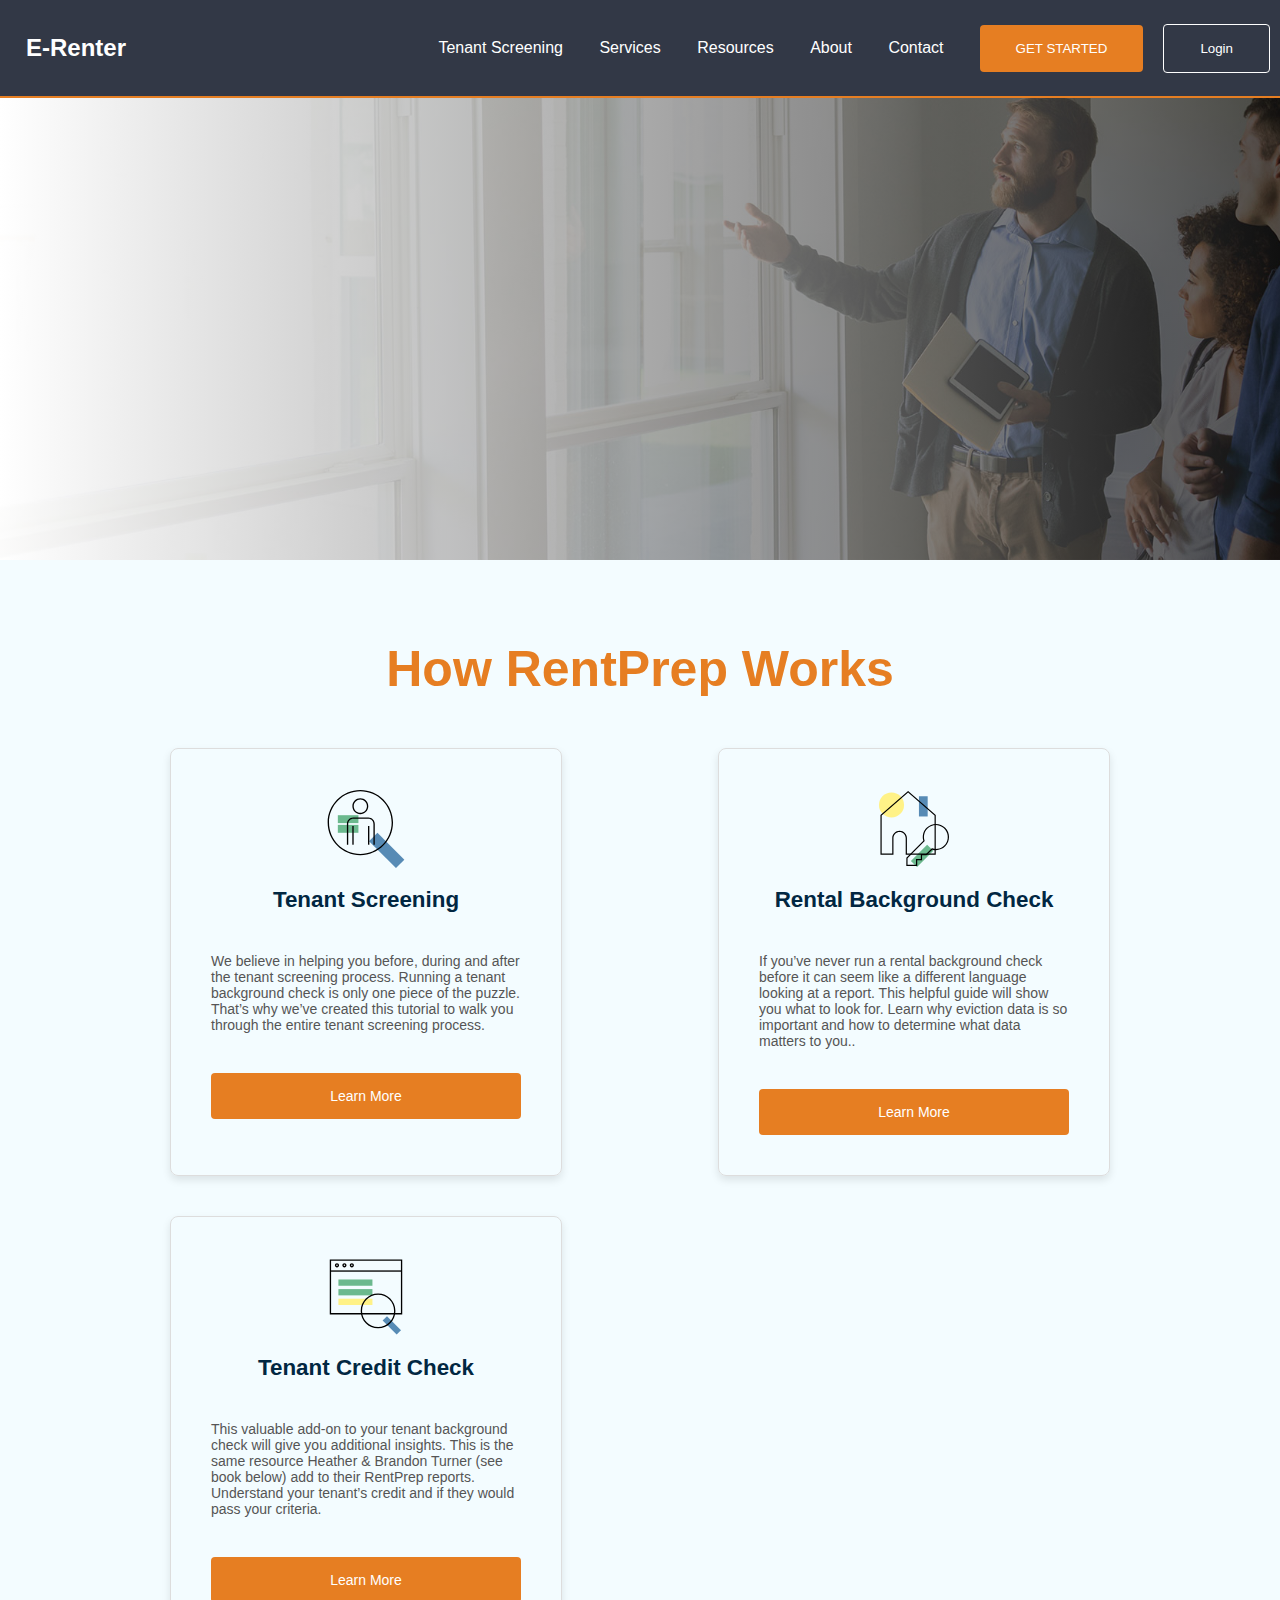
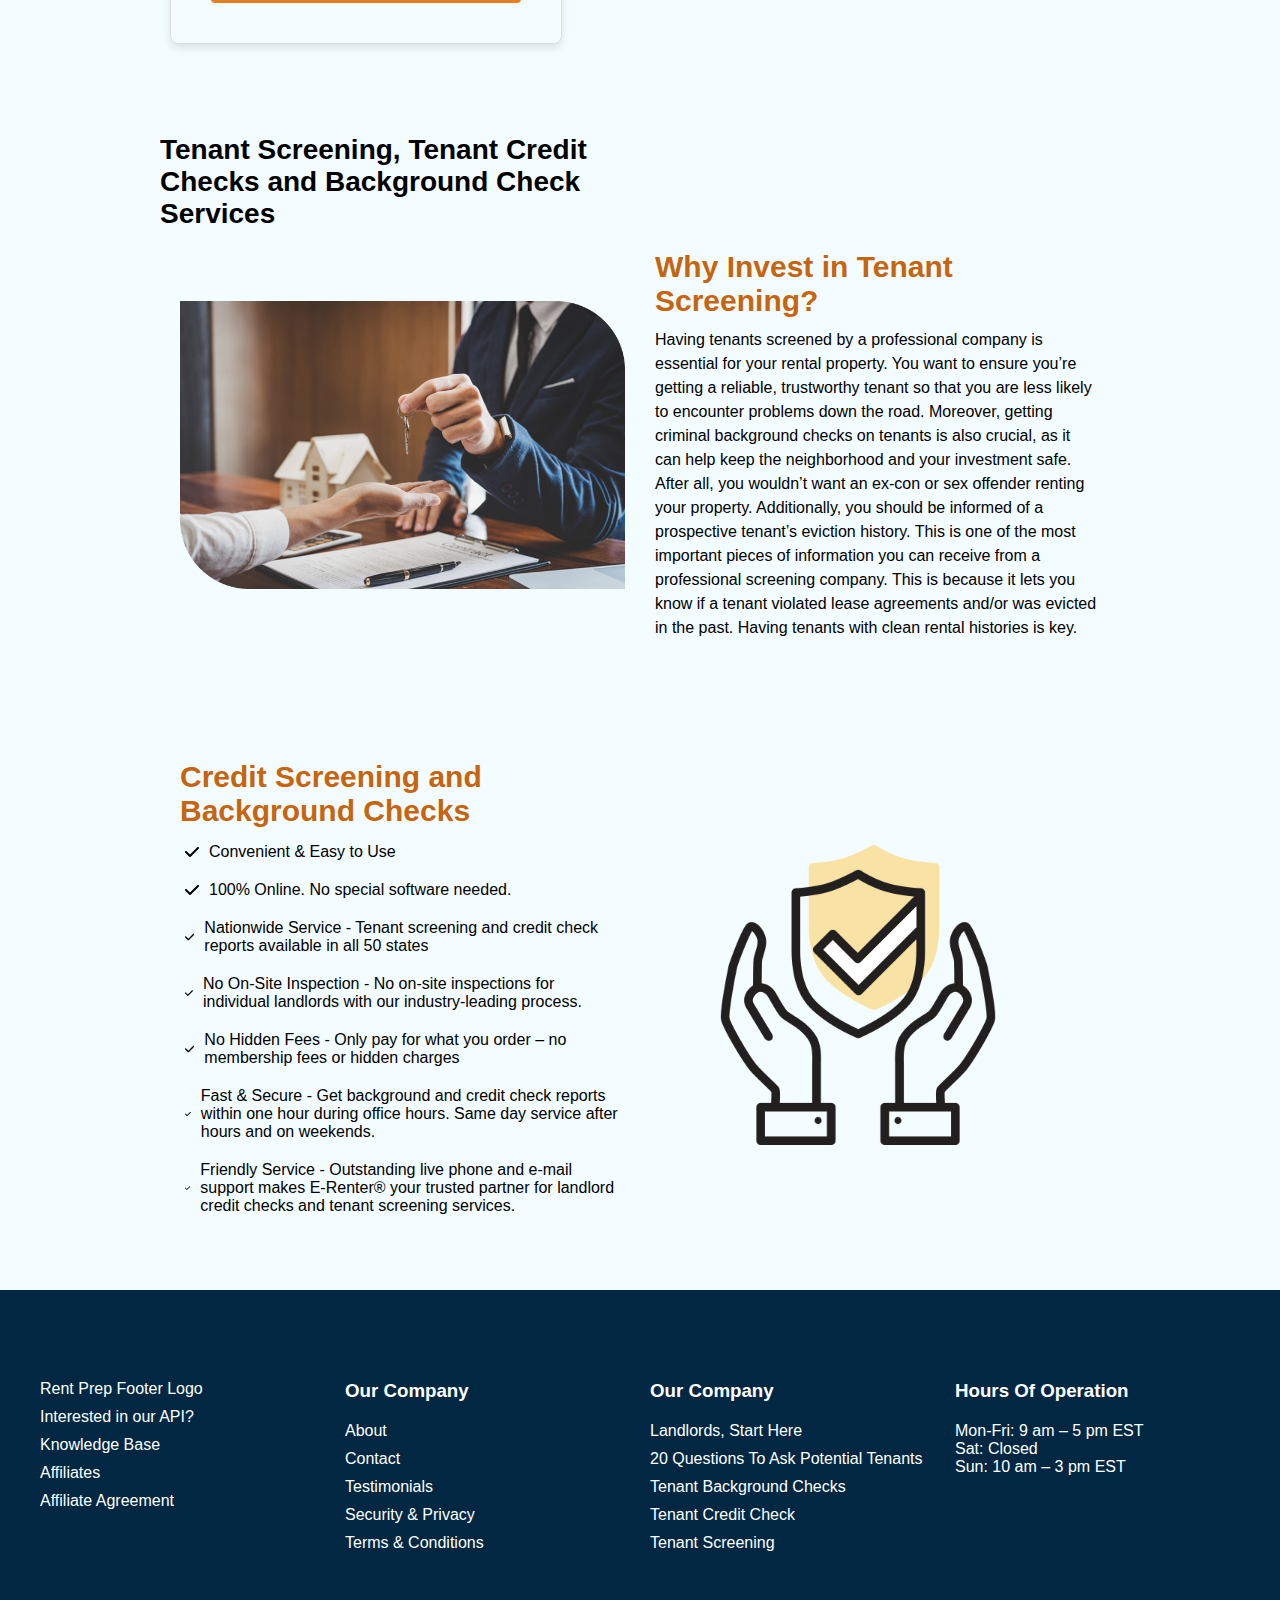
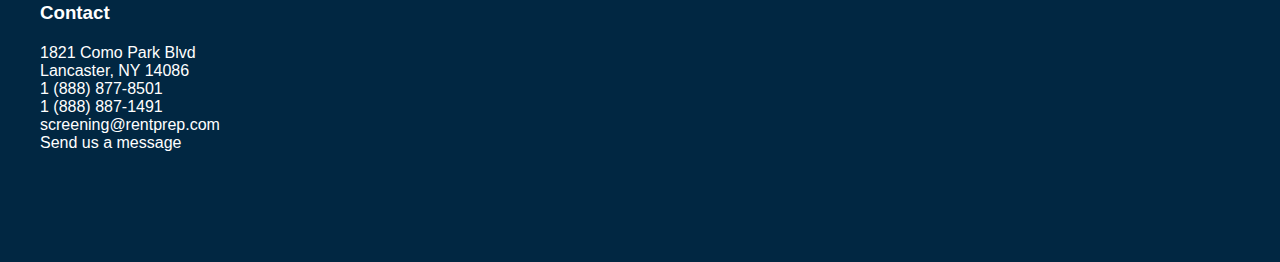
==== index.html @ b687fe03 "first commit" ====
<!DOCTYPE html>
<html lang="en">
  <head>
    <meta charset="UTF-8" />
    <meta name="viewport" content="width=device-width, initial-scale=1.0" />
    <title>Your Website</title>
    <link rel="stylesheet" href="./assets/style.css" />
    <link rel="stylesheet" href="https://cdnjs.cloudflare.com/ajax/libs/font-awesome/5.15.3/css/all.min.css" integrity="sha384-ezZcEyoR8L3IUCeaDY9F1Y9v7gZWQgah7NcEGT2BytAkh6tT8vxNjQ9DJ9xKtgW2" crossorigin="anonymous">
    <link rel="stylesheet" href="https://cdnjs.cloudflare.com/ajax/libs/font-awesome/6.0.0/css/all.min.css" integrity="sha384-ybNx8z+ZCWq48bu2wJueb0qIx0Fu+qKEzeFkLr73NRpX5Kf6tnKOY1R7PwA1jdz2" crossorigin="anonymous">

  </head>
  <body>
    <header>
        <div class="logo-container">
          <a id="logo" href="#">E-Renter</a>
        </div>
        <div class="nav-toggle">
          <div class="bar"></div>
          <div class="bar"></div>
          <div class="bar"></div>
        </div>
        <div class="flex desktop">
          <nav>
            <a href="#">Tenant Screening</a>
            <a href="#">Services</a>
            <a href="#">Resources</a>
            <a href="#">About</a>
            <a href="#">Contact</a>
          </nav>
          <button id="get-started-btn"><a href="">GET STARTED</a></button>
          <button id="login-btn"><a href="">Login</a></button>
        </div>
        <!-- Mobile Navigation -->
        <div class="flex mobile">
          <nav>
            <a href="#">Tenant Screening</a>
            <a href="#">Services</a>
            <a href="#">Resources</a>
            <a href="#">About</a>
            <a href="#">Contact</a>
          </nav>
          <button id="get-started-btn-mobile"><a href="">GET STARTED</a></button>
          <button id="login-btn-mobile"><a href="">Login</a></button>
        </div>
      </header>
      

    <section class="hero-section">
      <div class="hero-section-text">
        <div class="hero-section-tex">
          <h1>The key to easy tenant background checks</h1>
          <br />
          <p>
            We give you fast, comprehensive tenant screening reports and
            friendly, intelligent customer support. You get a great tenant.
          </p>

          <a href="#" class="screen-tenant-btn">Screen a tenant</a>
        </div>
      </div>
    </section>
    <section class="background">
        <div class="container">
            <h1 class="text-center text-lg orange">How RentPrep Works</h1>
          <div class="flexes">
            <div class="card">
              <div class="card-header">
                <img
                  src="images/RP22-TenantScreen-Icon.svg"
                  width="80"
                  class="card-img"
                  alt=""
                />
                <br />
                <h4 class="subtitle">Tenant Screening</h4>
              </div>
  
              <div class="card-body">
                <p>
                  We believe in helping you before, during and after the tenant
                  screening process. Running a tenant background check is only one
                  piece of the puzzle. That’s why we’ve created this tutorial to
                  walk you through the entire tenant screening process.
                </p>
              </div>
              <div class="card-footer">
                <button class="card-button">Learn More</button>
              </div>
            </div>
  
            <div class="card">
              <div class="card-header">
                <img src="images/rental.svg" width="80" class="card-img" alt="" />
                <br />
                <h4 class="subtitle">Rental Background Check</h4>
              </div>
              <div class="card-body">
                <p>If you’ve never run a rental background check before it can seem like a different language looking at a report. This helpful guide will show you what to look for. Learn why eviction data is so important and how to determine what data matters to you..</p>
              </div>
              <div class="card-footer">
                <button class="card-button">Learn More</button>
              </div>
            </div>
  
            <div class="card">
                <div class="card-header">
                  <img src="images/credit.svg" width="80" class="card-img" alt="" />
                <br />
                <h4 class="subtitle">Tenant Credit Check</h4>
              </div>
              <div class="card-body">
                <p>This valuable add-on to your tenant background check will give you additional insights. This is the same resource Heather & Brandon Turner (see book below) add to their RentPrep reports. Understand your tenant’s credit and if they would pass your criteria.</p>
              </div>
              <div class="card-footer">
                <button class="card-button">Learn More</button>
              </div>
            </div>
          </div>
        </div>
      </section>
    <section class="background">
      <div class="container">
        <div>
          <h2 class="title title-min">
            Tenant Screening, Tenant Credit Checks and Background Check Services
          </h2>
        </div>
        <div class="image-text-section">
          <div class="image-container">
            <img src="images/landlord.png" alt="Image Description" />
          </div>
          <div class="text-container">
            <h2 style="color: #c66510; font-size: 30px;">Why Invest in Tenant Screening?</h2>
            <p>
              Having tenants screened by a professional company is essential for
              your rental property. You want to ensure you’re getting a
              reliable, trustworthy tenant so that you are less likely to
              encounter problems down the road. Moreover, getting criminal
              background checks on tenants is also crucial, as it can help keep
              the neighborhood and your investment safe. After all, you wouldn’t
              want an ex-con or sex offender renting your property.
              Additionally, you should be informed of a prospective tenant’s
              eviction history. This is one of the most important pieces of
              information you can receive from a professional screening company.
              This is because it lets you know if a tenant violated lease
              agreements and/or was evicted in the past. Having tenants with
              clean rental histories is key.
            </p>
          </div>
        </div>
      </div>
    </section>

    <section class="background">
      <div class="container">
      
        <div class="image-text-section">
          <div class="text-container">
            <h2 style="color: #c66510; font-size: 30px;">Credit Screening and Background Checks</h2>
            <ul>
              <li><svg xmlns="http://www.w3.org/2000/svg" height="16" width="14" viewBox="0 0 448 512"><!--!Font Awesome Free 6.5.1 by @fontawesome - https://fontawesome.com License - https://fontawesome.com/license/free Copyright 2023 Fonticons, Inc.--><path d="M438.6 105.4c12.5 12.5 12.5 32.8 0 45.3l-256 256c-12.5 12.5-32.8 12.5-45.3 0l-128-128c-12.5-12.5-12.5-32.8 0-45.3s32.8-12.5 45.3 0L160 338.7 393.4 105.4c12.5-12.5 32.8-12.5 45.3 0z"/></svg> Convenient & Easy to Use</li>
              <li><svg xmlns="http://www.w3.org/2000/svg" height="16" width="14" viewBox="0 0 448 512"><!--!Font Awesome Free 6.5.1 by @fontawesome - https://fontawesome.com License - https://fontawesome.com/license/free Copyright 2023 Fonticons, Inc.--><path d="M438.6 105.4c12.5 12.5 12.5 32.8 0 45.3l-256 256c-12.5 12.5-32.8 12.5-45.3 0l-128-128c-12.5-12.5-12.5-32.8 0-45.3s32.8-12.5 45.3 0L160 338.7 393.4 105.4c12.5-12.5 32.8-12.5 45.3 0z"/></svg> 100% Online. No special software needed.</li>
              <li><svg xmlns="http://www.w3.org/2000/svg" height="16" width="14" viewBox="0 0 448 512"><!--!Font Awesome Free 6.5.1 by @fontawesome - https://fontawesome.com License - https://fontawesome.com/license/free Copyright 2023 Fonticons, Inc.--><path d="M438.6 105.4c12.5 12.5 12.5 32.8 0 45.3l-256 256c-12.5 12.5-32.8 12.5-45.3 0l-128-128c-12.5-12.5-12.5-32.8 0-45.3s32.8-12.5 45.3 0L160 338.7 393.4 105.4c12.5-12.5 32.8-12.5 45.3 0z"/></svg> Nationwide Service - Tenant screening and credit check reports available in all 50 states</li>
              <li><svg xmlns="http://www.w3.org/2000/svg" height="16" width="14" viewBox="0 0 448 512"><!--!Font Awesome Free 6.5.1 by @fontawesome - https://fontawesome.com License - https://fontawesome.com/license/free Copyright 2023 Fonticons, Inc.--><path d="M438.6 105.4c12.5 12.5 12.5 32.8 0 45.3l-256 256c-12.5 12.5-32.8 12.5-45.3 0l-128-128c-12.5-12.5-12.5-32.8 0-45.3s32.8-12.5 45.3 0L160 338.7 393.4 105.4c12.5-12.5 32.8-12.5 45.3 0z"/></svg> No On-Site Inspection - No on-site inspections for individual landlords with our industry-leading process.</li>
              <li><svg xmlns="http://www.w3.org/2000/svg" height="16" width="14" viewBox="0 0 448 512"><!--!Font Awesome Free 6.5.1 by @fontawesome - https://fontawesome.com License - https://fontawesome.com/license/free Copyright 2023 Fonticons, Inc.--><path d="M438.6 105.4c12.5 12.5 12.5 32.8 0 45.3l-256 256c-12.5 12.5-32.8 12.5-45.3 0l-128-128c-12.5-12.5-12.5-32.8 0-45.3s32.8-12.5 45.3 0L160 338.7 393.4 105.4c12.5-12.5 32.8-12.5 45.3 0z"/></svg> No Hidden Fees - Only pay for what you order – no membership fees or hidden charges</li>
              <li><svg xmlns="http://www.w3.org/2000/svg" height="16" width="14" viewBox="0 0 448 512"><!--!Font Awesome Free 6.5.1 by @fontawesome - https://fontawesome.com License - https://fontawesome.com/license/free Copyright 2023 Fonticons, Inc.--><path d="M438.6 105.4c12.5 12.5 12.5 32.8 0 45.3l-256 256c-12.5 12.5-32.8 12.5-45.3 0l-128-128c-12.5-12.5-12.5-32.8 0-45.3s32.8-12.5 45.3 0L160 338.7 393.4 105.4c12.5-12.5 32.8-12.5 45.3 0z"/></svg> Fast & Secure - Get background and credit check reports within one hour during office hours. Same day service after hours and on weekends.</li>
              <li><svg xmlns="http://www.w3.org/2000/svg" height="16" width="14" viewBox="0 0 448 512"><!--!Font Awesome Free 6.5.1 by @fontawesome - https://fontawesome.com License - https://fontawesome.com/license/free Copyright 2023 Fonticons, Inc.--><path d="M438.6 105.4c12.5 12.5 12.5 32.8 0 45.3l-256 256c-12.5 12.5-32.8 12.5-45.3 0l-128-128c-12.5-12.5-12.5-32.8 0-45.3s32.8-12.5 45.3 0L160 338.7 393.4 105.4c12.5-12.5 32.8-12.5 45.3 0z"/></svg> Friendly Service - Outstanding live phone and e-mail support makes E-Renter® your trusted partner for landlord credit checks and tenant screening services.</li>
          </ul>
          </div>
          <div class="image-container">
            <img src="./images/Verifirst-Double-Check_Icon.webp"class="securty-img" Image Description" />
          </div>
        
        </div>
      </div>
    </section>

    <footer>
      <!-- First Section -->
      <div class="footer-section">
          <ul>
              <li><a href="#">Rent Prep Footer Logo</a></li>
              <li><a href="#">Interested in our API?</a></li>
              <li><a href="#">Knowledge Base</a></li>
              <li><a href="#">Affiliates</a></li>
              <li><a href="#">Affiliate Agreement</a></li>
          </ul>
      </div>

      <!-- Second Section -->
      <div class="footer-section">
          <h3>Our Company</h3>
          <ul>
              <li><a href="#">About</a></li>
              <li><a href="#">Contact</a></li>
              <li><a href="#">Testimonials</a></li>
              <li><a href="#">Security & Privacy</a></li>
              <li><a href="#">Terms & Conditions</a></li>
          </ul>
      </div>

      <!-- Third Section -->
      <div class="footer-section">
          <h3>Our Company</h3>
          <ul>
              <li><a href="#">Landlords, Start Here</a></li>
              <li><a href="#">20 Questions To Ask Potential Tenants</a></li>
              <li><a href="#">Tenant Background Checks</a></li>
              <li><a href="#">Tenant Credit Check</a></li>
              <li><a href="#">Tenant Screening</a></li>
          </ul>
      </div>

      <!-- Fourth Section -->
      <div class="footer-section">
          <h3>Hours Of Operation</h3>
          <p>Mon-Fri: 9 am – 5 pm EST</p>
          <p>Sat: Closed</p>
          <p>Sun: 10 am – 3 pm EST</p>
      </div>

      <!-- Fifth Section -->
      <div class="footer-section">
          <h3>Contact</h3>
          <p>1821 Como Park Blvd</p>
          <p>Lancaster, NY 14086</p>
          <p>1 (888) 877-8501</p>
          <p>1 (888) 887-1491</p>
          <p><a href="mailto:screening@rentprep.com">screening@rentprep.com</a></p>
          <p><a href="#">Send us a message</a></p>
      </div>
  </footer>

    <!-- Add this script to enable toggle functionality -->
<!-- Add this script to enable toggle functionality -->
<script>
    document.addEventListener("DOMContentLoaded", function () {
      const navToggle = document.querySelector(".nav-toggle");
      const flexContainer = document.querySelector(".flex");
      const mobileNav = document.querySelector(".flex.mobile");
  
      navToggle.addEventListener("click", function () {
        flexContainer.classList.toggle("active");
        mobileNav.classList.toggle("active");
  
        // Change the content of the nav-toggle button
        const navToggleBars = document.querySelectorAll(".nav-toggle .bar");
        if (flexContainer.classList.contains("active")) {
          // If the navigation is active, change to "X"
          navToggleBars[0].style.transform = "rotate(-45deg) translate(-5px, 6px)";
          navToggleBars[1].style.opacity = "0";
          navToggleBars[2].style.transform = "rotate(45deg) translate(-5px, -6px)";
        } else {
          // If the navigation is not active, change back to bars
          navToggleBars[0].style.transform = "rotate(0) translate(0, 0)";
          navToggleBars[1].style.opacity = "1";
          navToggleBars[2].style.transform = "rotate(0) translate(0, 0)";
        }
      });
    });
  </script>
  
  
  </body>
</html>
---- assets/style.css ----
* {
    margin: 0;
    padding: 0;
    font-family: Arial, Helvetica, sans-serif;
}

header {
    background-color: #323846;
    padding: 20px 10px;
    position: fixed;
    width: 100%;
    top: 0;
    z-index: 1000;
    display: flex;
    justify-content: space-between;
    border-bottom: #e67e22 2px solid;
}

.flex {
    display: flex;
    gap: 20px;
    padding: 0 20px;
    align-items: center;
}

header a {
    color: white;
    text-decoration: none;
    padding: 14px 16px;
    display: inline-block;
}

header a:hover {
    /* background-color: #555; */
}

#logo {
    font-size: 24px;
    font-weight: bold;
}

#get-started-btn {
    background-color: #e67e22;
    color: white;
    padding: 2px 20px;
    border: none;
    border-radius: 4px;
    cursor: pointer;
}

#login-btn {
    color: white;
    padding: 2px 20px;
    border: none;
    border-radius: 4px;
    border: white 1px solid;
    cursor: pointer;
    background: none;
}

/* Hero Section Styles */
.hero-section {
    position: relative;
    background: linear-gradient(to left, rgba(12, 12, 12, 0.7), rgba(255, 255, 255, 0.7)), url('../images/e-renter-tenant-screening.jpg'); /* Set the linear gradient direction to left and include the background image */
    background-size: cover;
    background-position: center;
    color: black;
    padding: 100px 20px;
    height: 40vh;
    display: flex;
    flex-direction: column;
    justify-content: center;
}

.hero-section-text {
    width: 80%;
    margin: auto;
    color: #323846;
    opacity: 0; /* Initially set the opacity to 0 */
    animation: fadeIn 1.5s ease-in-out forwards; /* Apply the fade-in animation */
}

@keyframes fadeIn {
    from {
        opacity: 0;
        transform: translateY(-20px); /* Optional: Add a slight vertical transition effect */
    }
    to {
        opacity: 1;
        transform: translateY(0);
    }
}

.hero-section-tex {
    width: 40%;
}

.hero-section-tex p{
    margin: 20px 0;
}

.hero-section-text h1 {
    font-size: 45px;
}

.hero-section p {
    font-size: 18px;
    margin-bottom: 30px;
}

.screen-tenant-btn{
    background-color: #e67e22;
    color: white;
    padding: 15px 25px;
    border: none;
    cursor: pointer;
    text-decoration: none;
    font-size: 20px;

}
.securty-img{
    width: 300px;
    margin: auto;
}

.text-container ul li{
    padding: 5px;
    display: flex;
    align-items: center;
    gap: 10px;
}



.image-text-section {
    display: flex;
    gap: 10px;
    flex-wrap: wrap;
    align-items: center;
}

.image-container {
    flex: 1;
    margin-right: 20px;
}

img {
    max-width: 100%;
    height: auto;
    display: block;
}

.text-container {
    flex: 1;
}

.text-container h2 {
    font-size: 24px;
    margin-bottom: 10px;
}

.text-container p {
    font-size: 16px;
    line-height: 1.5;
}

.container{
    width: 80%;
    margin: auto;
}

.background{
    background: #F3FCFF;
    padding: 40px;

}

.title{
    font-size: 28px;
}

.title-min{
    width: 50%;
}


.nav-toggle{
    display: none;
    padding-right: 30px;
}

.card {
    max-width: 350px; /* Set a maximum width for responsiveness */
    border: 1px solid #ddd;
    border-radius: 8px;
    padding: 20px;
    overflow: hidden;
    box-shadow: 0 4px 8px rgba(0, 0, 0, 0.1);
    margin: 10px;
    width: 100%; /* Adjust the width to take up the full width of the container */

}

.card-header {
    text-align: center;
    padding: 20px 0;
}

.card-header img {
    max-width: 100%;
    height: auto;
}

.card-body {
    padding: 20px;
}

.card-body h2 {
    font-size: 18px;
    margin-bottom: 10px;
}

.card-body p {
    font-size: 14px;
    color: #555;
}

.card-footer {
    text-align: center;
    padding: 20px;
}

.card-button {
    background-color: #e67e22;
    color: white;
    padding: 15px 20px;
    border: none;
    border-radius: 4px;
    cursor: pointer;
    font-size: 14px;
    width: 100%;
}

.subtitle{
    font-size: 1.4rem;
    color: #012742;
}

.card-button:hover {
    background-color: #c66510;
}

.flexes{
    display: flex;
    gap: 20px;
    flex-wrap: wrap;
    justify-content: space-between;

}

.card-img{
    display: flex;
    justify-content: center;
    margin: auto;
}

.text-center{
    text-align: center;
    padding: 40px 0;
}

.text-lg{
    font-size: 50px;
}

.orange{
   color: #e67e22; 
}

.image-text-section{
    padding: 20px;
}



@media (max-width: 1000px) {
.hero-section-tex{
    width: 70%;
}
.card{
    max-width: 300px;
}

.container{
    width: 100%;
}

.desktop{
    display: none;
}

.nav-toggle{
    display: block;
}

}

@media (max-width: 850px) {
    header {
        padding: 15px 10px; /* Adjust header padding for smaller screens */
    }

    .image-text-section{
        display: block;
    }

    .text-container{
        padding: 20px 0;
    }

    .title-min{
        width: 100%;
    }

    .hero-section-tex{
        width: 100%;
    }

  
}

@media (max-width: 550px) {
    .container{
        width: 100%;
    }

    .card {
        max-width: 100%;
        padding: 10px;
    }

.background{
    background: #F3FCFF;
    padding: 10px;

}

.text-lg{
    font-size: 35px;
}

.hero-section {
    position: relative;
    background: linear-gradient(to left, rgba(12, 12, 12, 0.7), rgba(255, 255, 255, 0.7)), url(../images/e-renter-tenant-screening.jpg);
    background-size: cover;
    background-position: right;
    color: black;
    padding: 100px 20px;
    height: 50vh;
    display: flex;
    flex-direction: column;
    justify-content: center;
}

.hero-section-text {
    width: 100%;
    margin: auto;
    color: #323846;
    opacity: 0;
    animation: fadeIn 1.5s ease-in-out forwards;
    margin-top: 40px;
}
.image-container {
    flex: 1;
    margin-right: 0px;
}
.title {
    font-size: 20px;
    text-align: center;
}

}

/* Hamburger Menu Styles */
.hamburger-menu {
    display: none; /* Initially hide the hamburger menu on larger screens */
    cursor: pointer;
  }
  
  .bar {
    width: 25px;
    height: 3px;
    background-color: #fff;
    margin: 6px 0;
    transition: 0.4s;
  }
  
  /* Media query for screens with a width of 850 pixels or less */
  @media (max-width: 850px) {
    .hamburger-menu {
      display: block; /* Show the hamburger menu on smaller screens */
    }
  
    .flex {
      display: none; /* Hide the regular navigation links on smaller screens */
    }
  
    .flex.active {
      display: flex; /* Show the regular navigation links when the menu is active */
      flex-direction: column;
      background-color: #323846;
      position: absolute;
      top: 60px;
      left: 0;
      width: 100%;
    }
  
    .flex.active a {
      padding: 14px 16px;
      display: block;
      text-align: center;
      color: white;
      text-decoration: none;
    }
  }
  

  /* Add this CSS to style the mobile navigation */
.mobile {
    display: none;
  }
  
  @media (max-width: 850px) {
    .desktop {
      display: none;
    }
  
    .mobile {
      display: flex;
      flex-direction: column;
      background-color: #323846;
      position: absolute;
      top: 60px;
      left: 0;
      width: 100%;
    }
  
    .mobile a {
      padding: 14px 16px;
      display: block;
      text-align: center;
      color: white;
      text-decoration: none;
    }

    .mobile{
        display: none;
    }

   
  }
  

  footer {
    background-color: #012742;
    padding: 20px;
    text-align: center;
    display: grid;
    grid-template-columns: repeat(auto-fit, minmax(250px, 1fr));
    gap: 20px;
    padding: 90px 40px;
}

.footer-section {
    margin-bottom: 20px;
}

.footer-section h3{
    color: white;
    text-align: start;
    margin-bottom: 20px;

}
.footer-section p{
    text-align: start;
    color: white;

}

.footer-section ul li{
    text-align: start;

}

ul {
    list-style: none;
    padding: 0;
    margin: 0;
}

li {
    margin-bottom: 10px;
}

a {
    color: #fff;
    text-decoration: none;
}

a:hover {
    text-decoration: underline;
}
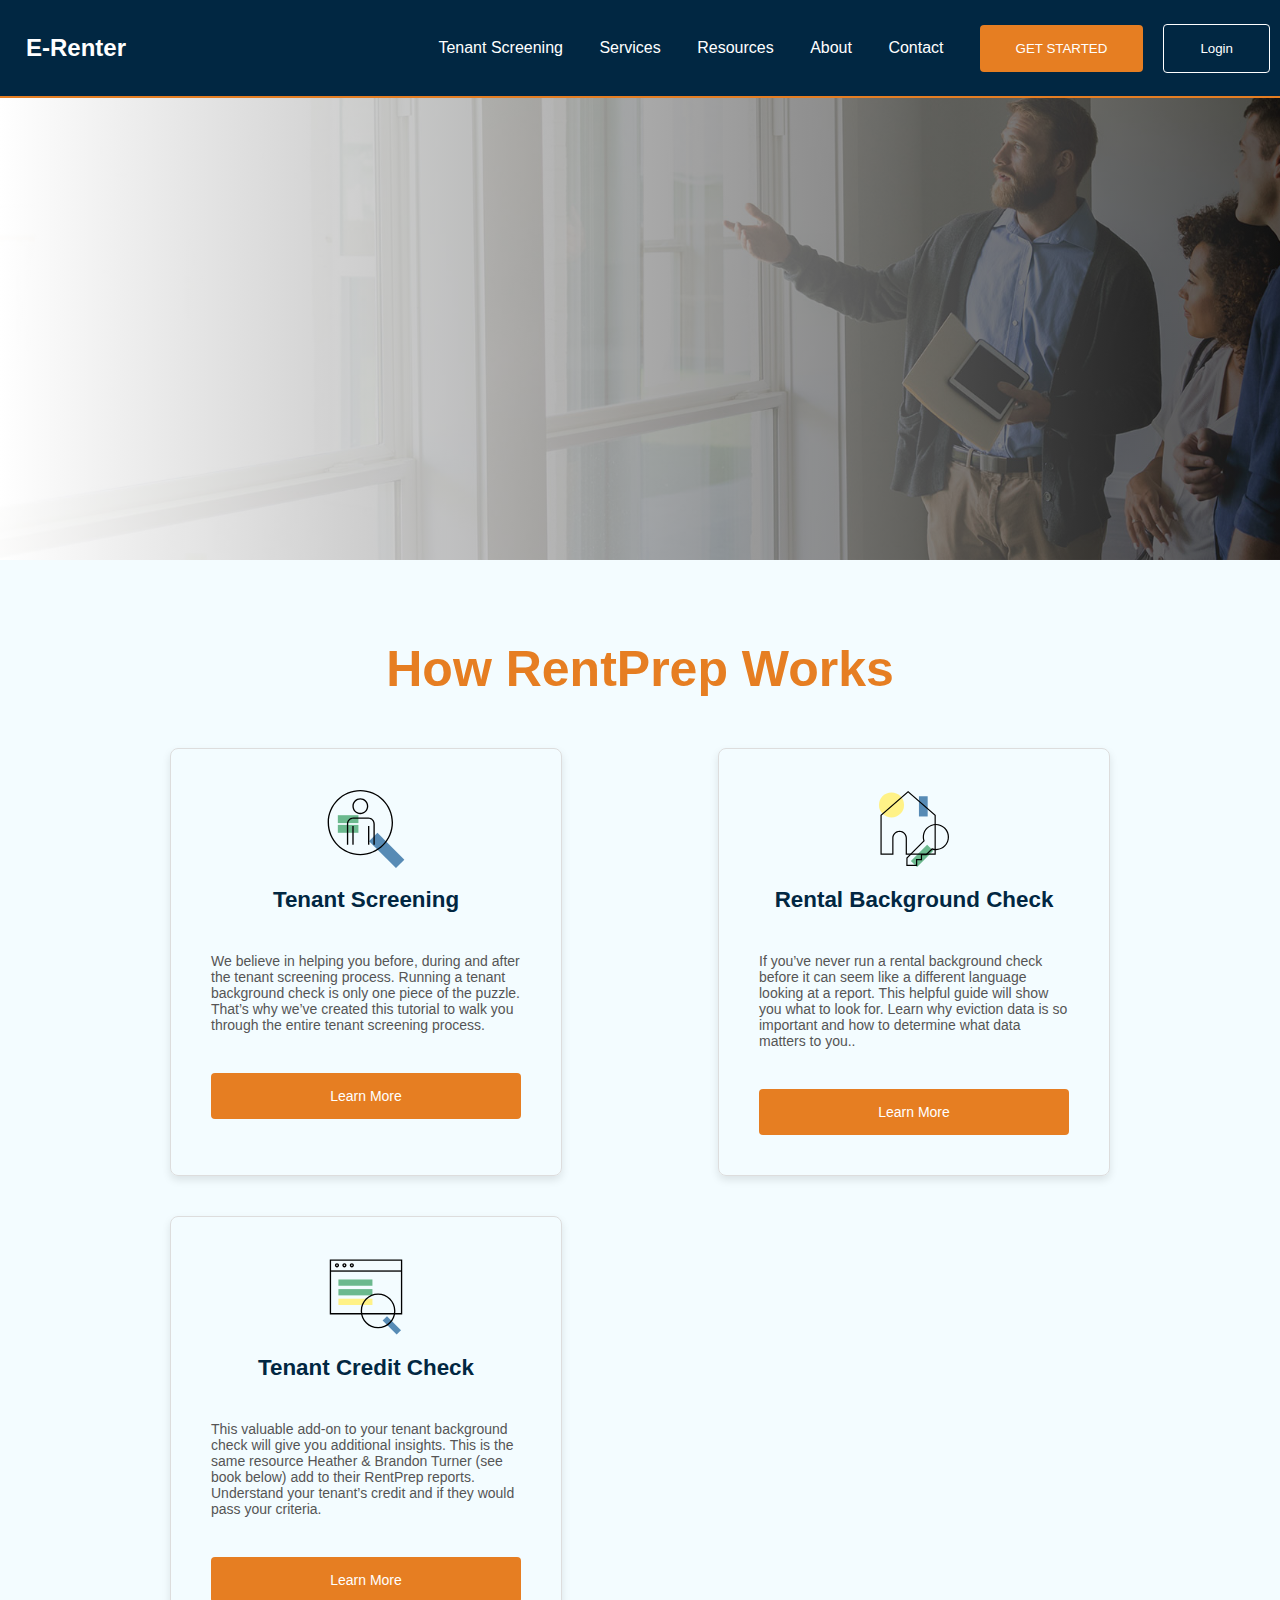
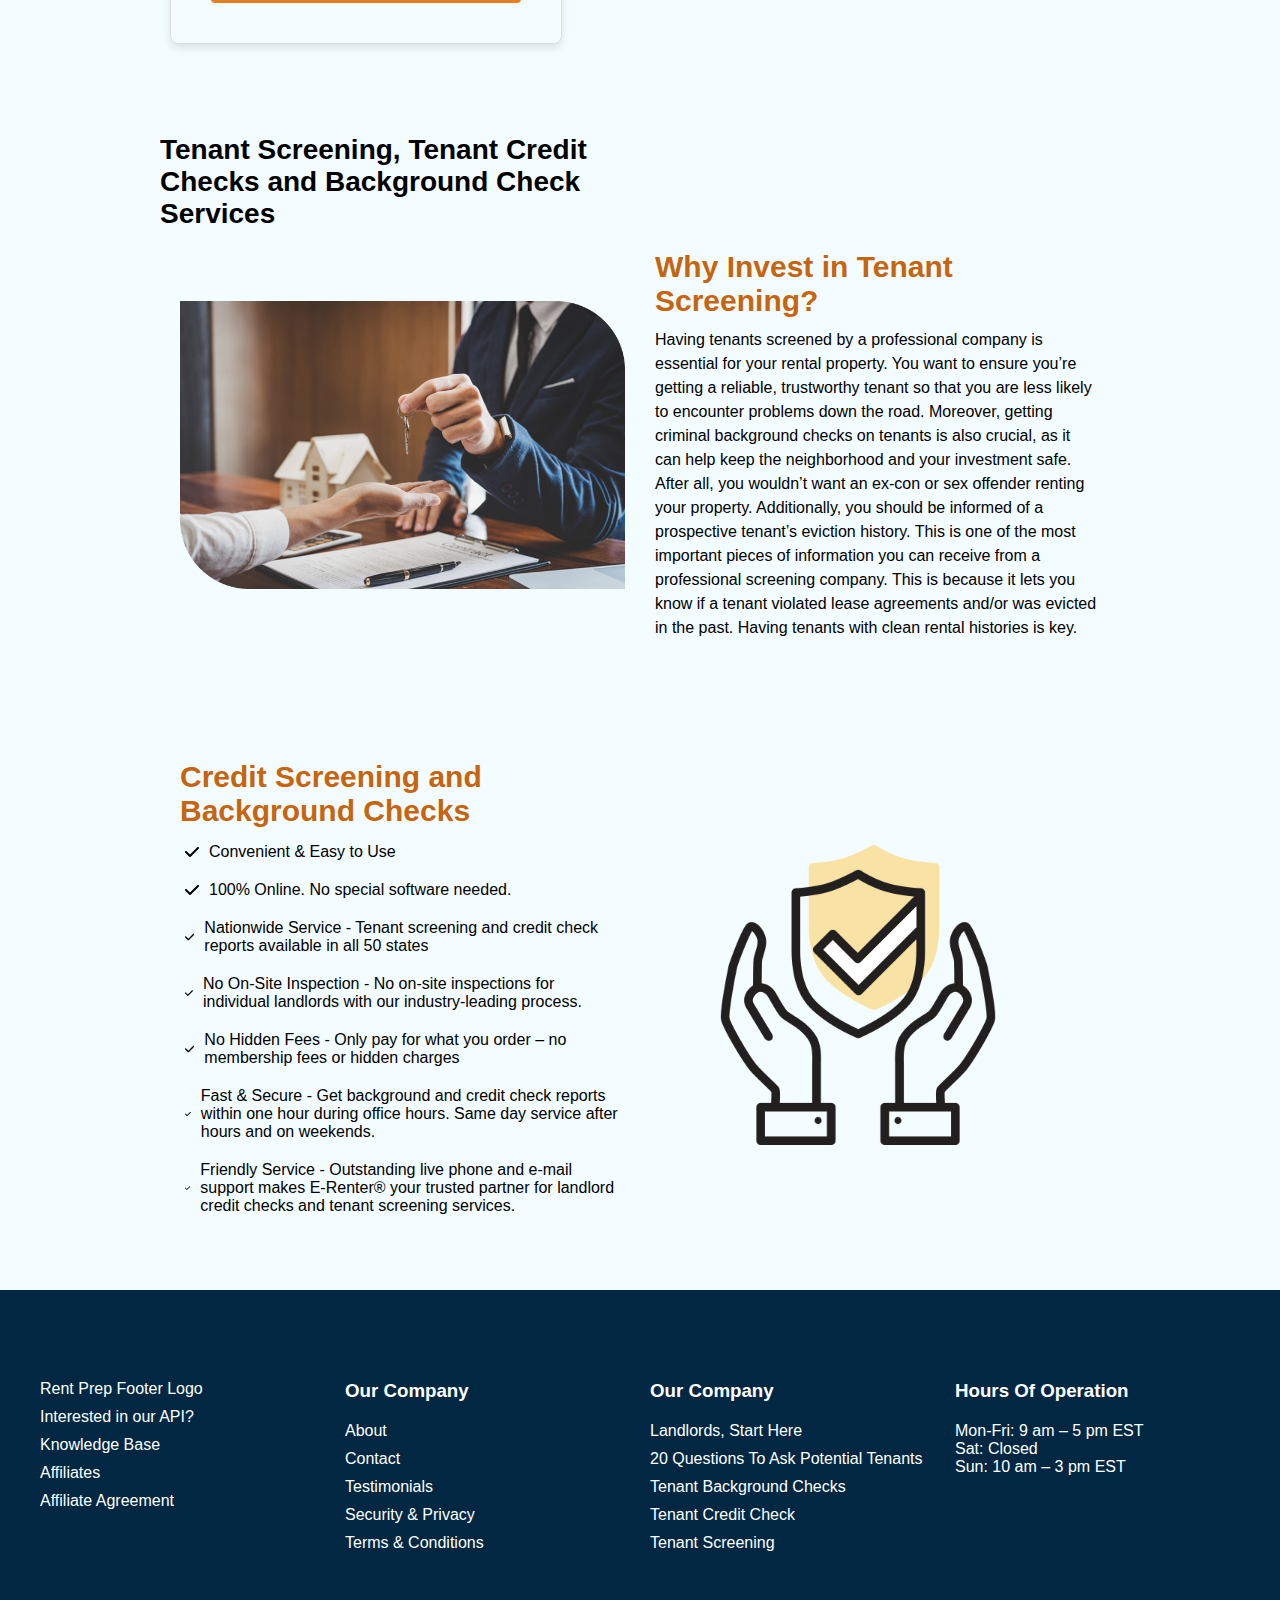
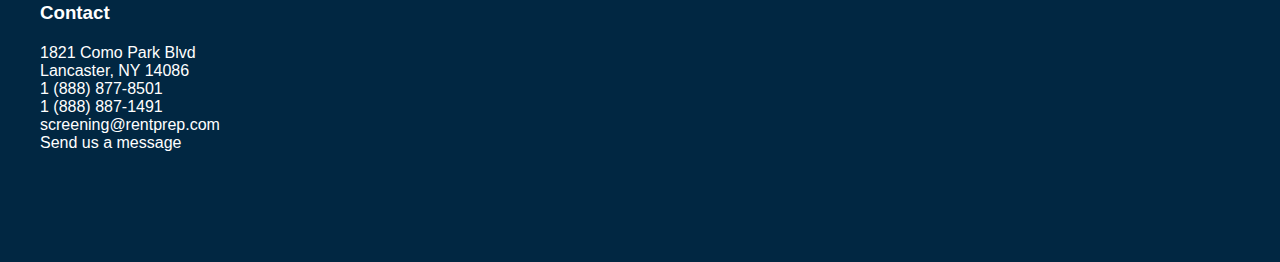
==== commit 11d967d7: "first commit" ====
--- a/index.html
+++ b/index.html
@@ -19,7 +19,7 @@
           <div class="bar"></div>
           <div class="bar"></div>
         </div>
-        <div class="flex desktop">
+        <div class="flex flexs desktop">
           <nav>
             <a href="#">Tenant Screening</a>
             <a href="#">Services</a>
@@ -39,8 +39,8 @@
             <a href="#">About</a>
             <a href="#">Contact</a>
           </nav>
-          <button id="get-started-btn-mobile"><a href="">GET STARTED</a></button>
-          <button id="login-btn-mobile"><a href="">Login</a></button>
+          <button id="get-started-btn-mobile" class="screen-tenant-btns"><a href="">GET STARTED</a></button>
+          <button id="login-btn-mobile"  class="screen-tenant-btns"><a href="">Login</a></button>
         </div>
       </header>
       
--- a/assets/style.css
+++ b/assets/style.css
@@ -5,7 +5,7 @@
 }
 
 header {
-    background-color: #323846;
+    background-color: #012742;
     padding: 20px 10px;
     position: fixed;
     width: 100%;
@@ -17,6 +17,14 @@
 }
 
 .flex {
+    display: flex;
+    gap: 20px;
+    /* padding: 0 20px; */
+    align-items: center;
+}
+
+
+.flexs {
     display: flex;
     gap: 20px;
     padding: 0 20px;
@@ -75,7 +83,7 @@
 .hero-section-text {
     width: 80%;
     margin: auto;
-    color: #323846;
+    color: #012742;
     opacity: 0; /* Initially set the opacity to 0 */
     animation: fadeIn 1.5s ease-in-out forwards; /* Apply the fade-in animation */
 }
@@ -116,6 +124,17 @@
     cursor: pointer;
     text-decoration: none;
     font-size: 20px;
+
+}
+
+.screen-tenant-btns{
+    background-color: #e67e22;
+    color: white;
+    padding: 7px 15px;
+    border: none;
+    cursor: pointer;
+    text-decoration: none;
+    font-size: 12px;
 
 }
 .securty-img{
@@ -351,7 +370,7 @@
 
 .hero-section {
     position: relative;
-    background: linear-gradient(to left, rgba(12, 12, 12, 0.7), rgba(255, 255, 255, 0.7)), url(../images/e-renter-tenant-screening.jpg);
+    background: linear-gradient(to left, rgba(96, 96, 96, 0.7), rgba(255, 255, 255, 0.7)), url(../images/e-renter-tenant-screening.jpg);
     background-size: cover;
     background-position: right;
     color: black;
@@ -365,7 +384,7 @@
 .hero-section-text {
     width: 100%;
     margin: auto;
-    color: #323846;
+    color: #012742;
     opacity: 0;
     animation: fadeIn 1.5s ease-in-out forwards;
     margin-top: 40px;
@@ -377,6 +396,10 @@
 .title {
     font-size: 20px;
     text-align: center;
+}
+
+.securty-img{
+    width: 150px;
 }
 
 }
@@ -408,11 +431,12 @@
     .flex.active {
       display: flex; /* Show the regular navigation links when the menu is active */
       flex-direction: column;
-      background-color: #323846;
+      background-color: #012742;
       position: absolute;
       top: 60px;
       left: 0;
       width: 100%;
+      padding-bottom: 20px;
     }
   
     .flex.active a {
@@ -438,7 +462,7 @@
     .mobile {
       display: flex;
       flex-direction: column;
-      background-color: #323846;
+      background-color: #012742;
       position: absolute;
       top: 60px;
       left: 0;
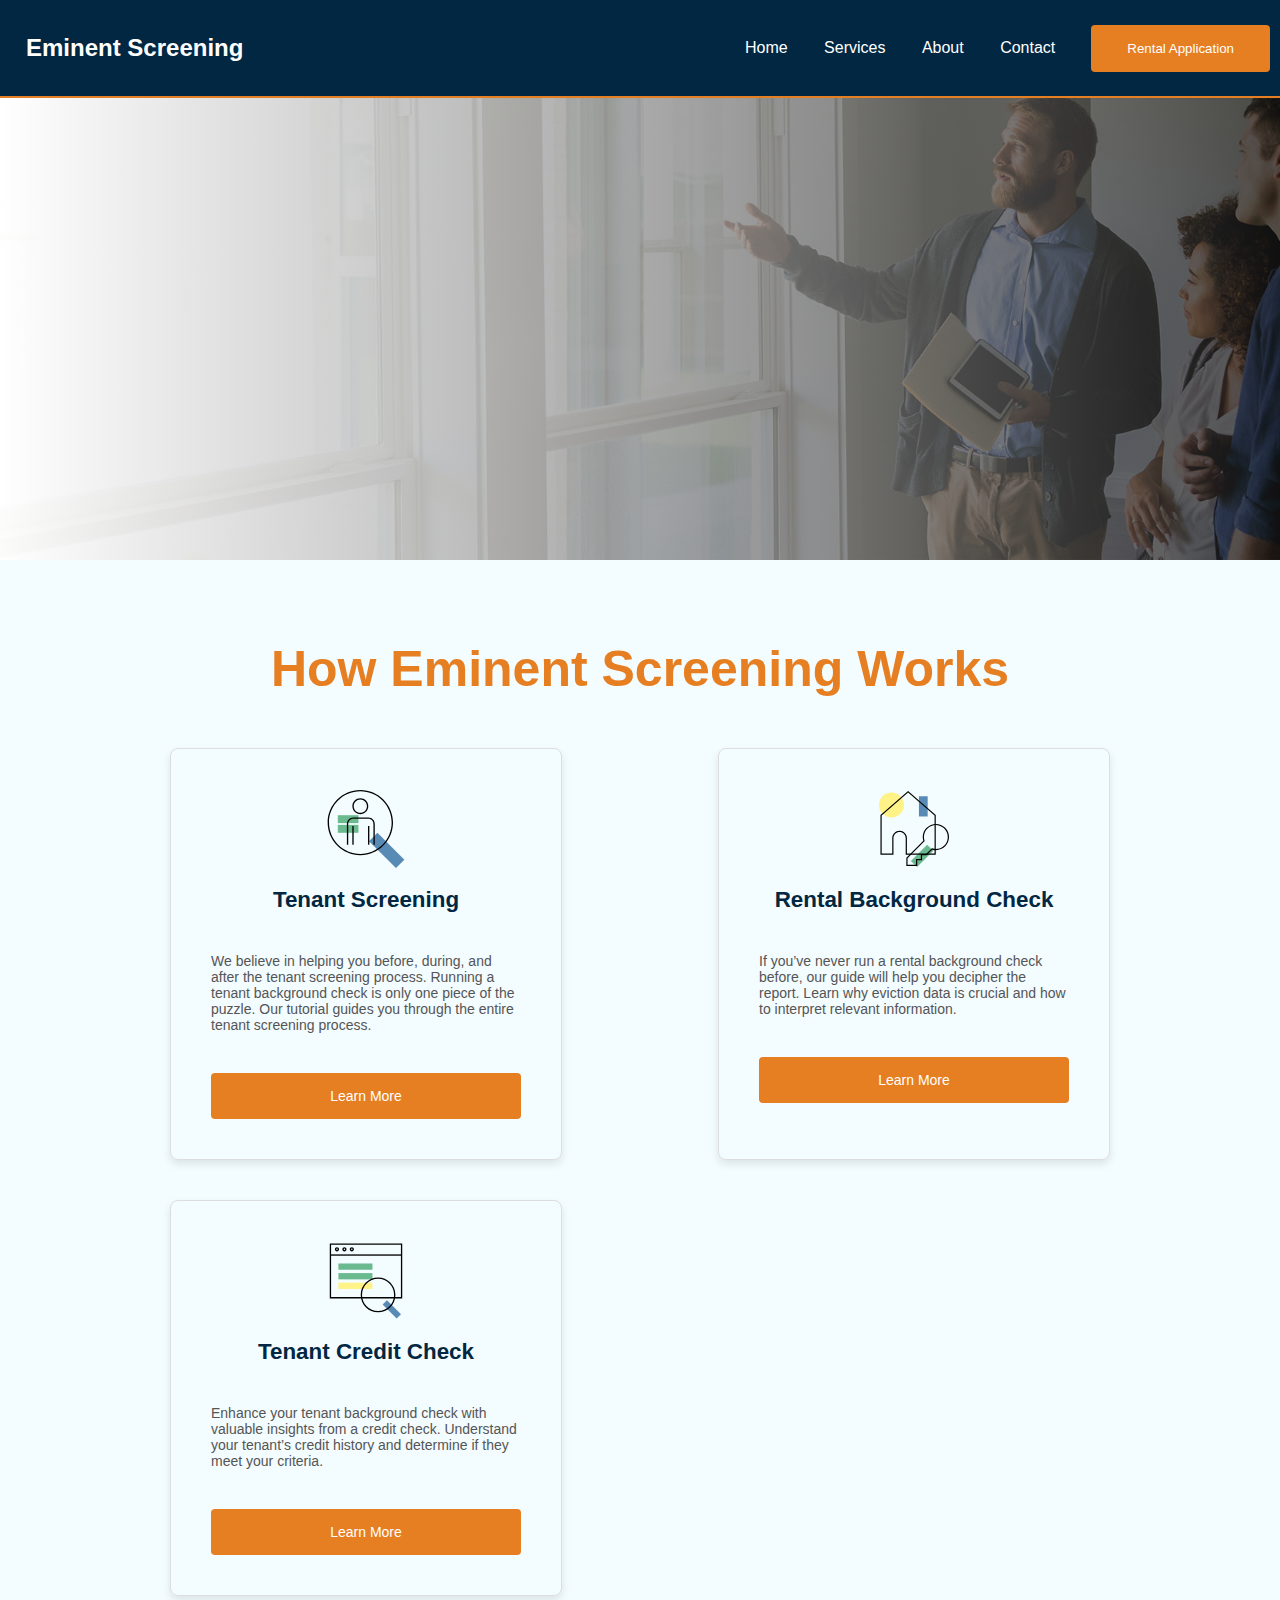
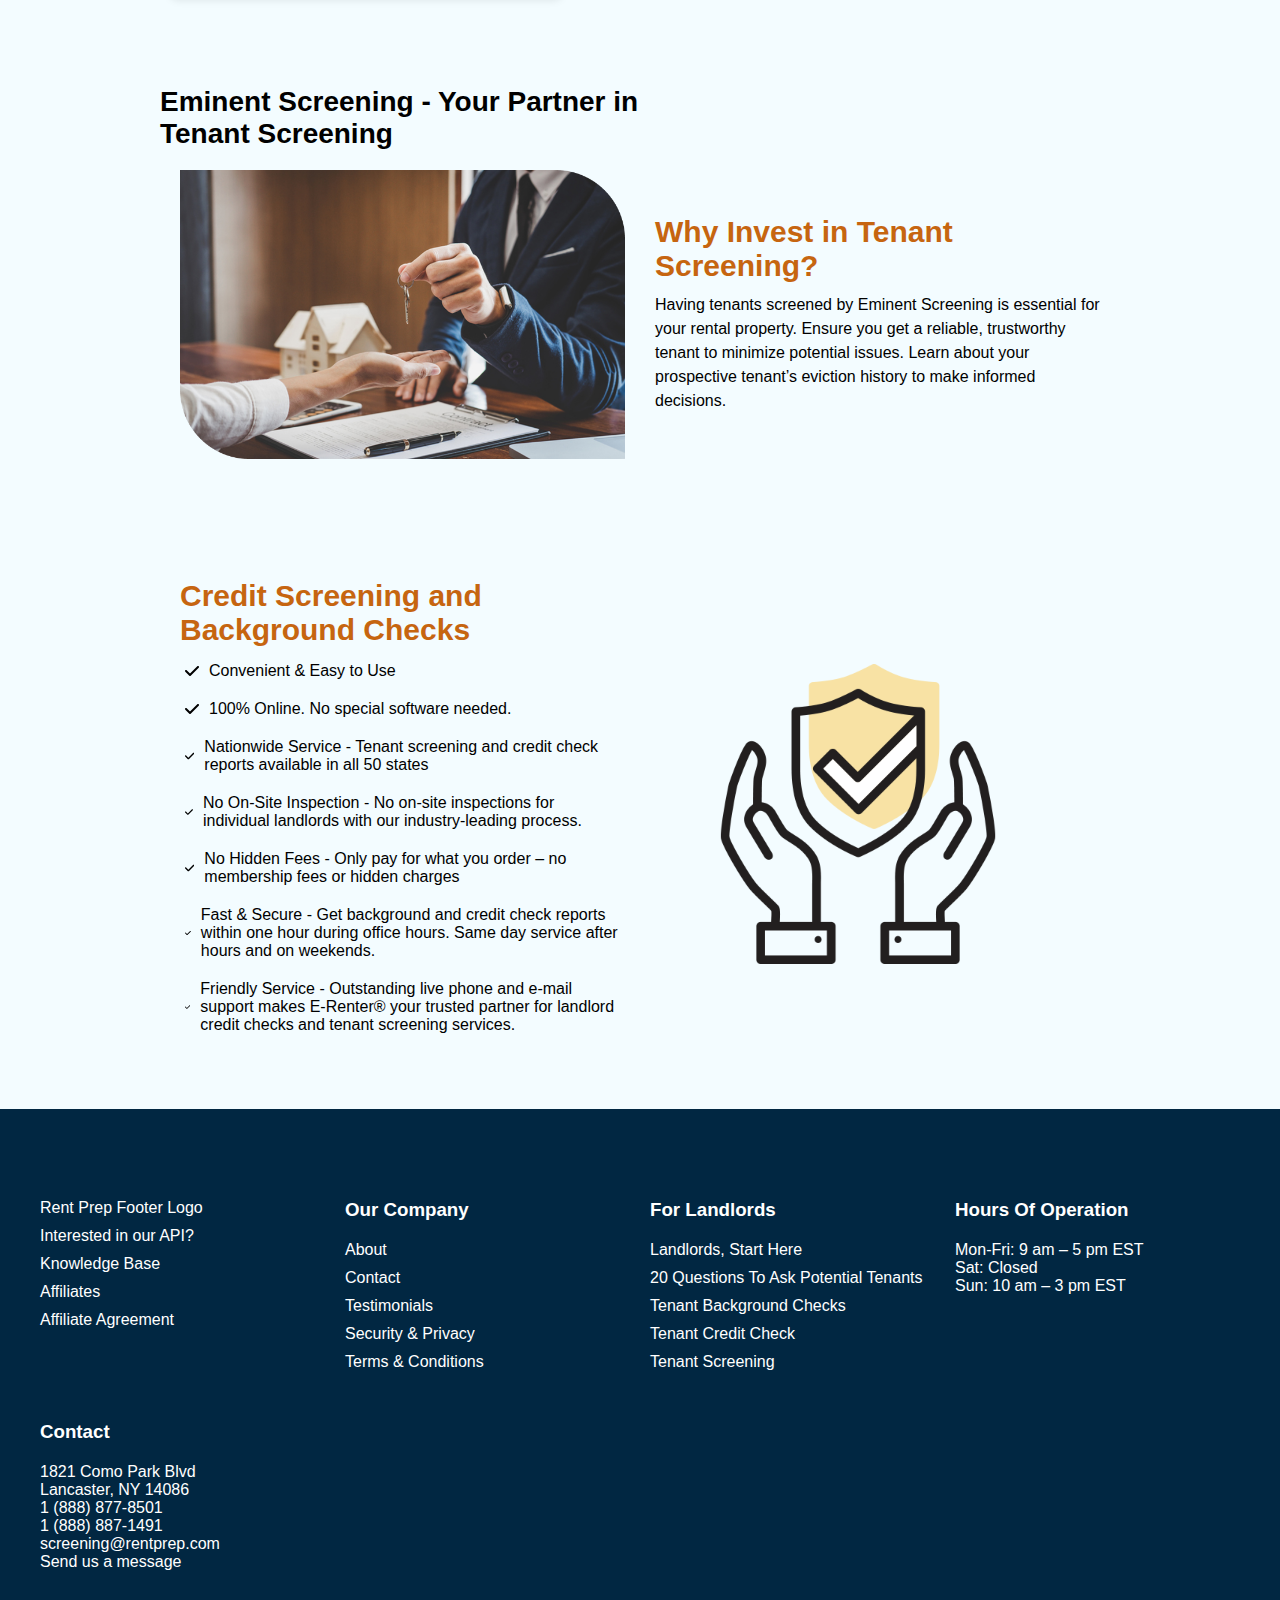
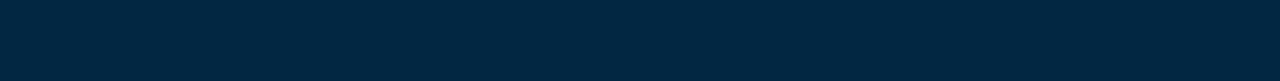
==== commit 775b2442: "done" ====
--- a/index.html
+++ b/index.html
@@ -1,69 +1,78 @@
 <!DOCTYPE html>
 <html lang="en">
   <head>
+    <!-- Meta tags and links to external stylesheets and fonts -->
     <meta charset="UTF-8" />
     <meta name="viewport" content="width=device-width, initial-scale=1.0" />
-    <title>Your Website</title>
+    <title>Eminent Screening - Your Trusted Tenant Screening Partner</title>
+    <!-- Link to your custom stylesheet -->
     <link rel="stylesheet" href="./assets/style.css" />
-    <link rel="stylesheet" href="https://cdnjs.cloudflare.com/ajax/libs/font-awesome/5.15.3/css/all.min.css" integrity="sha384-ezZcEyoR8L3IUCeaDY9F1Y9v7gZWQgah7NcEGT2BytAkh6tT8vxNjQ9DJ9xKtgW2" crossorigin="anonymous">
+    <!-- Link to Font Awesome for icons -->
     <link rel="stylesheet" href="https://cdnjs.cloudflare.com/ajax/libs/font-awesome/6.0.0/css/all.min.css" integrity="sha384-ybNx8z+ZCWq48bu2wJueb0qIx0Fu+qKEzeFkLr73NRpX5Kf6tnKOY1R7PwA1jdz2" crossorigin="anonymous">
-
   </head>
   <body>
+    <!-- Header Section -->
     <header>
+        <!-- Logo and navigation toggle for desktop -->
         <div class="logo-container">
-          <a id="logo" href="#">E-Renter</a>
+          <a id="logo" href="#">Eminent Screening</a>
         </div>
         <div class="nav-toggle">
           <div class="bar"></div>
           <div class="bar"></div>
           <div class="bar"></div>
         </div>
+        <!-- Navigation for desktop -->
         <div class="flex flexs desktop">
           <nav>
-            <a href="#">Tenant Screening</a>
-            <a href="#">Services</a>
-            <a href="#">Resources</a>
-            <a href="#">About</a>
+            <a href="index.html">Home</a>
+            <a href="pages/services.html">Services</a>
+            <!-- <a href="pages/">Resources</a> -->
+            <a href="pages/about.html">About</a>
             <a href="#">Contact</a>
           </nav>
-          <button id="get-started-btn"><a href="">GET STARTED</a></button>
-          <button id="login-btn"><a href="">Login</a></button>
+          <!-- Call to action buttons -->
+          <button id="get-started-btn"><a href="pages/rental.html">Rental Application</a></button>
+          <!-- <button id="login-btn"><a href="#">Login</a></button> -->
         </div>
         <!-- Mobile Navigation -->
         <div class="flex mobile">
           <nav>
-            <a href="#">Tenant Screening</a>
-            <a href="#">Services</a>
-            <a href="#">Resources</a>
-            <a href="#">About</a>
+            <a href="index.html">Home</a>
+            <a href="pages/services.html">Services</a>
+            <!-- <a href="#">Resources</a> -->
+            <a href="pages/about.html">About</a>
             <a href="#">Contact</a>
           </nav>
-          <button id="get-started-btn-mobile" class="screen-tenant-btns"><a href="">GET STARTED</a></button>
-          <button id="login-btn-mobile"  class="screen-tenant-btns"><a href="">Login</a></button>
-        </div>
-      </header>
-      
-
+          <!-- Call to action buttons for mobile -->
+          <button id="get-started-btn-mobile" class="screen-tenant-btns"><a href="./pages/rental.html">Rental Application</a></button>
+          <!-- <button id="login-btn-mobile"  class="screen-tenant-btns"><a href="#">Login</a></button> -->
+        </div>
+    </header>
+
+    <!-- Hero Section -->
     <section class="hero-section">
       <div class="hero-section-text">
         <div class="hero-section-tex">
-          <h1>The key to easy tenant background checks</h1>
+          <h1>Empowering Your Rental Decisions with Eminent Screening</h1>
           <br />
           <p>
-            We give you fast, comprehensive tenant screening reports and
-            friendly, intelligent customer support. You get a great tenant.
+            Eminent Screening provides fast, comprehensive tenant screening reports and
+            friendly, intelligent customer support. Secure the perfect tenant effortlessly.
           </p>
-
-          <a href="#" class="screen-tenant-btn">Screen a tenant</a>
+          <a href="pages/rental.html" class="screen-tenant-btn">Screen a Tenant</a>
         </div>
       </div>
     </section>
+
+    <!-- How Eminent Screening Works Section -->
     <section class="background">
         <div class="container">
-            <h1 class="text-center text-lg orange">How RentPrep Works</h1>
+            <h1 class="text-center text-lg orange">How Eminent Screening Works</h1>
+          <!-- Cards explaining the tenant screening process -->
           <div class="flexes">
             <div class="card">
+              <!-- Icon for Tenant Screening -->
               <div class="card-header">
                 <img
                   src="images/RP22-TenantScreen-Icon.svg"
@@ -76,18 +85,20 @@
               </div>
   
               <div class="card-body">
+                <!-- Description of Tenant Screening -->
                 <p>
-                  We believe in helping you before, during and after the tenant
+                  We believe in helping you before, during, and after the tenant
                   screening process. Running a tenant background check is only one
-                  piece of the puzzle. That’s why we’ve created this tutorial to
-                  walk you through the entire tenant screening process.
+                  piece of the puzzle. Our tutorial guides you through the entire tenant screening process.
                 </p>
               </div>
+              <!-- Button to learn more -->
               <div class="card-footer">
                 <button class="card-button">Learn More</button>
               </div>
             </div>
   
+            <!-- Card for Rental Background Check -->
             <div class="card">
               <div class="card-header">
                 <img src="images/rental.svg" width="80" class="card-img" alt="" />
@@ -95,13 +106,14 @@
                 <h4 class="subtitle">Rental Background Check</h4>
               </div>
               <div class="card-body">
-                <p>If you’ve never run a rental background check before it can seem like a different language looking at a report. This helpful guide will show you what to look for. Learn why eviction data is so important and how to determine what data matters to you..</p>
+                <p>If you’ve never run a rental background check before, our guide will help you decipher the report. Learn why eviction data is crucial and how to interpret relevant information.</p>
               </div>
               <div class="card-footer">
                 <button class="card-button">Learn More</button>
               </div>
             </div>
   
+            <!-- Card for Tenant Credit Check -->
             <div class="card">
                 <div class="card-header">
                   <img src="images/credit.svg" width="80" class="card-img" alt="" />
@@ -109,7 +121,7 @@
                 <h4 class="subtitle">Tenant Credit Check</h4>
               </div>
               <div class="card-body">
-                <p>This valuable add-on to your tenant background check will give you additional insights. This is the same resource Heather & Brandon Turner (see book below) add to their RentPrep reports. Understand your tenant’s credit and if they would pass your criteria.</p>
+                <p>Enhance your tenant background check with valuable insights from a credit check. Understand your tenant’s credit history and determine if they meet your criteria.</p>
               </div>
               <div class="card-footer">
                 <button class="card-button">Learn More</button>
@@ -118,11 +130,13 @@
           </div>
         </div>
       </section>
+
+    <!-- Why Invest in Tenant Screening Section -->
     <section class="background">
       <div class="container">
         <div>
           <h2 class="title title-min">
-            Tenant Screening, Tenant Credit Checks and Background Check Services
+            Eminent Screening - Your Partner in Tenant Screening
           </h2>
         </div>
         <div class="image-text-section">
@@ -131,50 +145,77 @@
           </div>
           <div class="text-container">
             <h2 style="color: #c66510; font-size: 30px;">Why Invest in Tenant Screening?</h2>
+            <!-- Description of the importance of tenant screening -->
             <p>
-              Having tenants screened by a professional company is essential for
-              your rental property. You want to ensure you’re getting a
-              reliable, trustworthy tenant so that you are less likely to
-              encounter problems down the road. Moreover, getting criminal
-              background checks on tenants is also crucial, as it can help keep
-              the neighborhood and your investment safe. After all, you wouldn’t
-              want an ex-con or sex offender renting your property.
-              Additionally, you should be informed of a prospective tenant’s
-              eviction history. This is one of the most important pieces of
-              information you can receive from a professional screening company.
-              This is because it lets you know if a tenant violated lease
-              agreements and/or was evicted in the past. Having tenants with
-              clean rental histories is key.
+              Having tenants screened by Eminent Screening is essential for
+              your rental property. Ensure you get a reliable, trustworthy tenant to minimize potential issues. Learn about your prospective tenant’s eviction history to make informed decisions.
             </p>
           </div>
         </div>
       </div>
     </section>
 
+    <!-- Credit Screening and Background Checks Section -->
     <section class="background">
       <div class="container">
-      
         <div class="image-text-section">
           <div class="text-container">
             <h2 style="color: #c66510; font-size: 30px;">Credit Screening and Background Checks</h2>
+            <!-- List of benefits of Eminent Screening's services -->
             <ul>
               <li><svg xmlns="http://www.w3.org/2000/svg" height="16" width="14" viewBox="0 0 448 512"><!--!Font Awesome Free 6.5.1 by @fontawesome - https://fontawesome.com License - https://fontawesome.com/license/free Copyright 2023 Fonticons, Inc.--><path d="M438.6 105.4c12.5 12.5 12.5 32.8 0 45.3l-256 256c-12.5 12.5-32.8 12.5-45.3 0l-128-128c-12.5-12.5-12.5-32.8 0-45.3s32.8-12.5 45.3 0L160 338.7 393.4 105.4c12.5-12.5 32.8-12.5 45.3 0z"/></svg> Convenient & Easy to Use</li>
-              <li><svg xmlns="http://www.w3.org/2000/svg" height="16" width="14" viewBox="0 0 448 512"><!--!Font Awesome Free 6.5.1 by @fontawesome - https://fontawesome.com License - https://fontawesome.com/license/free Copyright 2023 Fonticons, Inc.--><path d="M438.6 105.4c12.5 12.5 12.5 32.8 0 45.3l-256 256c-12.5 12.5-32.8 12.5-45.3 0l-128-128c-12.5-12.5-12.5-32.8 0-45.3s32.8-12.5 45.3 0L160 338.7 393.4 105.4c12.5-12.5 32.8-12.5 45.3 0z"/></svg> 100% Online. No special software needed.</li>
-              <li><svg xmlns="http://www.w3.org/2000/svg" height="16" width="14" viewBox="0 0 448 512"><!--!Font Awesome Free 6.5.1 by @fontawesome - https://fontawesome.com License - https://fontawesome.com/license/free Copyright 2023 Fonticons, Inc.--><path d="M438.6 105.4c12.5 12.5 12.5 32.8 0 45.3l-256 256c-12.5 12.5-32.8 12.5-45.3 0l-128-128c-12.5-12.5-12.5-32.8 0-45.3s32.8-12.5 45.3 0L160 338.7 393.4 105.4c12.5-12.5 32.8-12.5 45.3 0z"/></svg> Nationwide Service - Tenant screening and credit check reports available in all 50 states</li>
-              <li><svg xmlns="http://www.w3.org/2000/svg" height="16" width="14" viewBox="0 0 448 512"><!--!Font Awesome Free 6.5.1 by @fontawesome - https://fontawesome.com License - https://fontawesome.com/license/free Copyright 2023 Fonticons, Inc.--><path d="M438.6 105.4c12.5 12.5 12.5 32.8 0 45.3l-256 256c-12.5 12.5-32.8 12.5-45.3 0l-128-128c-12.5-12.5-12.5-32.8 0-45.3s32.8-12.5 45.3 0L160 338.7 393.4 105.4c12.5-12.5 32.8-12.5 45.3 0z"/></svg> No On-Site Inspection - No on-site inspections for individual landlords with our industry-leading process.</li>
-              <li><svg xmlns="http://www.w3.org/2000/svg" height="16" width="14" viewBox="0 0 448 512"><!--!Font Awesome Free 6.5.1 by @fontawesome - https://fontawesome.com License - https://fontawesome.com/license/free Copyright 2023 Fonticons, Inc.--><path d="M438.6 105.4c12.5 12.5 12.5 32.8 0 45.3l-256 256c-12.5 12.5-32.8 12.5-45.3 0l-128-128c-12.5-12.5-12.5-32.8 0-45.3s32.8-12.5 45.3 0L160 338.7 393.4 105.4c12.5-12.5 32.8-12.5 45.3 0z"/></svg> No Hidden Fees - Only pay for what you order – no membership fees or hidden charges</li>
-              <li><svg xmlns="http://www.w3.org/2000/svg" height="16" width="14" viewBox="0 0 448 512"><!--!Font Awesome Free 6.5.1 by @fontawesome - https://fontawesome.com License - https://fontawesome.com/license/free Copyright 2023 Fonticons, Inc.--><path d="M438.6 105.4c12.5 12.5 12.5 32.8 0 45.3l-256 256c-12.5 12.5-32.8 12.5-45.3 0l-128-128c-12.5-12.5-12.5-32.8 0-45.3s32.8-12.5 45.3 0L160 338.7 393.4 105.4c12.5-12.5 32.8-12.5 45.3 0z"/></svg> Fast & Secure - Get background and credit check reports within one hour during office hours. Same day service after hours and on weekends.</li>
-              <li><svg xmlns="http://www.w3.org/2000/svg" height="16" width="14" viewBox="0 0 448 512"><!--!Font Awesome Free 6.5.1 by @fontawesome - https://fontawesome.com License - https://fontawesome.com/license/free Copyright 2023 Fonticons, Inc.--><path d="M438.6 105.4c12.5 12.5 12.5 32.8 0 45.3l-256 256c-12.5 12.5-32.8 12.5-45.3 0l-128-128c-12.5-12.5-12.5-32.8 0-45.3s32.8-12.5 45.3 0L160 338.7 393.4 105.4c12.5-12.5 32.8-12.5 45.3 0z"/></svg> Friendly Service - Outstanding live phone and e-mail support makes E-Renter® your trusted partner for landlord credit checks and tenant screening services.</li>
-          </ul>
+              <li>
+                <svg xmlns="http://www.w3.org/2000/svg" height="16" width="14" viewBox="0 0 448 512">
+                  <!-- Font Awesome Icon -->
+                  <path d="M438.6 105.4c12.5 12.5 12.5 32.8 0 45.3l-256 256c-12.5 12.5-32.8 12.5-45.3 0l-128-128c-12.5-12.5-12.5-32.8 0-45.3s32.8-12.5 45.3 0L160 338.7 393.4 105.4c12.5-12.5 32.8-12.5 45.3 0z"/>
+                </svg>
+                100% Online. No special software needed.
+              </li>
+              <li>
+                <svg xmlns="http://www.w3.org/2000/svg" height="16" width="14" viewBox="0 0 448 512">
+                  <!-- Font Awesome Icon -->
+                  <path d="M438.6 105.4c12.5 12.5 12.5 32.8 0 45.3l-256 256c-12.5 12.5-32.8 12.5-45.3 0l-128-128c-12.5-12.5-12.5-32.8 0-45.3s32.8-12.5 45.3 0L160 338.7 393.4 105.4c12.5-12.5 32.8-12.5 45.3 0z"/>
+                </svg>
+                Nationwide Service - Tenant screening and credit check reports available in all 50 states
+              </li>
+              <li>
+                <svg xmlns="http://www.w3.org/2000/svg" height="16" width="14" viewBox="0 0 448 512">
+                  <!-- Font Awesome Icon -->
+                  <path d="M438.6 105.4c12.5 12.5 12.5 32.8 0 45.3l-256 256c-12.5 12.5-32.8 12.5-45.3 0l-128-128c-12.5-12.5-12.5-32.8 0-45.3s32.8-12.5 45.3 0L160 338.7 393.4 105.4c12.5-12.5 32.8-12.5 45.3 0z"/>
+                </svg>
+                No On-Site Inspection - No on-site inspections for individual landlords with our industry-leading process.
+              </li>
+              <li>
+                <svg xmlns="http://www.w3.org/2000/svg" height="16" width="14" viewBox="0 0 448 512">
+                  <!-- Font Awesome Icon -->
+                  <path d="M438.6 105.4c12.5 12.5 12.5 32.8 0 45.3l-256 256c-12.5 12.5-32.8 12.5-45.3 0l-128-128c-12.5-12.5-12.5-32.8 0-45.3s32.8-12.5 45.3 0L160 338.7 393.4 105.4c12.5-12.5 32.8-12.5 45.3 0z"/>
+                </svg>
+                No Hidden Fees - Only pay for what you order – no membership fees or hidden charges
+              </li>
+              <li>
+                <svg xmlns="http://www.w3.org/2000/svg" height="16" width="14" viewBox="0 0 448 512">
+                  <!-- Font Awesome Icon -->
+                  <path d="M438.6 105.4c12.5 12.5 12.5 32.8 0 45.3l-256 256c-12.5 12.5-32.8 12.5-45.3 0l-128-128c-12.5-12.5-12.5-32.8 0-45.3s32.8-12.5 45.3 0L160 338.7 393.4 105.4c12.5-12.5 32.8-12.5 45.3 0z"/>
+                </svg>
+                Fast & Secure - Get background and credit check reports within one hour during office hours. Same day service after hours and on weekends.
+              </li>
+              <li>
+                <svg xmlns="http://www.w3.org/2000/svg" height="16" width="14" viewBox="0 0 448 512">
+                  <!-- Font Awesome Icon -->
+                  <path d="M438.6 105.4c12.5 12.5 12.5 32.8 0 45.3l-256 256c-12.5 12.5-32.8 12.5-45.3 0l-128-128c-12.5-12.5-12.5-32.8 0-45.3s32.8-12.5 45.3 0L160 338.7 393.4 105.4c12.5-12.5 32.8-12.5 45.3 0z"/>
+                </svg>
+                Friendly Service - Outstanding live phone and e-mail support makes E-Renter® your trusted partner for landlord credit checks and tenant screening services.
+              </li>
+            </ul>
           </div>
           <div class="image-container">
-            <img src="./images/Verifirst-Double-Check_Icon.webp"class="securty-img" Image Description" />
-          </div>
-        
+            <img src="./images/Verifirst-Double-Check_Icon.webp" class="securty-img" alt="Security Image Description" />
+          </div>
         </div>
       </div>
     </section>
 
+    <!-- Footer Section -->
     <footer>
       <!-- First Section -->
       <div class="footer-section">
@@ -186,22 +227,22 @@
               <li><a href="#">Affiliate Agreement</a></li>
           </ul>
       </div>
-
+  
       <!-- Second Section -->
       <div class="footer-section">
           <h3>Our Company</h3>
           <ul>
-              <li><a href="#">About</a></li>
+              <li><a href="pages/about.html">About</a></li>
               <li><a href="#">Contact</a></li>
               <li><a href="#">Testimonials</a></li>
               <li><a href="#">Security & Privacy</a></li>
               <li><a href="#">Terms & Conditions</a></li>
           </ul>
       </div>
-
+  
       <!-- Third Section -->
       <div class="footer-section">
-          <h3>Our Company</h3>
+          <h3>For Landlords</h3>
           <ul>
               <li><a href="#">Landlords, Start Here</a></li>
               <li><a href="#">20 Questions To Ask Potential Tenants</a></li>
@@ -210,7 +251,7 @@
               <li><a href="#">Tenant Screening</a></li>
           </ul>
       </div>
-
+  
       <!-- Fourth Section -->
       <div class="footer-section">
           <h3>Hours Of Operation</h3>
@@ -218,7 +259,7 @@
           <p>Sat: Closed</p>
           <p>Sun: 10 am – 3 pm EST</p>
       </div>
-
+  
       <!-- Fifth Section -->
       <div class="footer-section">
           <h3>Contact</h3>
@@ -230,36 +271,34 @@
           <p><a href="#">Send us a message</a></p>
       </div>
   </footer>
-
-    <!-- Add this script to enable toggle functionality -->
-<!-- Add this script to enable toggle functionality -->
-<script>
-    document.addEventListener("DOMContentLoaded", function () {
-      const navToggle = document.querySelector(".nav-toggle");
-      const flexContainer = document.querySelector(".flex");
-      const mobileNav = document.querySelector(".flex.mobile");
-  
-      navToggle.addEventListener("click", function () {
-        flexContainer.classList.toggle("active");
-        mobileNav.classList.toggle("active");
-  
-        // Change the content of the nav-toggle button
-        const navToggleBars = document.querySelectorAll(".nav-toggle .bar");
-        if (flexContainer.classList.contains("active")) {
-          // If the navigation is active, change to "X"
-          navToggleBars[0].style.transform = "rotate(-45deg) translate(-5px, 6px)";
-          navToggleBars[1].style.opacity = "0";
-          navToggleBars[2].style.transform = "rotate(45deg) translate(-5px, -6px)";
-        } else {
-          // If the navigation is not active, change back to bars
-          navToggleBars[0].style.transform = "rotate(0) translate(0, 0)";
-          navToggleBars[1].style.opacity = "1";
-          navToggleBars[2].style.transform = "rotate(0) translate(0, 0)";
-        }
-      });
-    });
-  </script>
-  
-  
+  
+
+    <!-- JavaScript for navigation toggle -->
+    <script>
+        document.addEventListener("DOMContentLoaded", function () {
+          const navToggle = document.querySelector(".nav-toggle");
+          const flexContainer = document.querySelector(".flex");
+          const mobileNav = document.querySelector(".flex.mobile");
+      
+          navToggle.addEventListener("click", function () {
+            flexContainer.classList.toggle("active");
+            mobileNav.classList.toggle("active");
+      
+            // Change the content of the nav-toggle button
+            const navToggleBars = document.querySelectorAll(".nav-toggle .bar");
+            if (flexContainer.classList.contains("active")) {
+              // If the navigation is active, change to "X"
+              navToggleBars[0].style.transform = "rotate(-45deg) translate(-5px, 6px)";
+              navToggleBars[1].style.opacity = "0";
+              navToggleBars[2].style.transform = "rotate(45deg) translate(-5px, -6px)";
+            } else {
+              // If the navigation is not active, change back to bars
+              navToggleBars[0].style.transform = "rotate(0) translate(0, 0)";
+              navToggleBars[1].style.opacity = "1";
+              navToggleBars[2].style.transform = "rotate(0) translate(0, 0)";
+            }
+          });
+        });
+    </script>
   </body>
 </html>
--- a/assets/style.css
+++ b/assets/style.css
@@ -301,6 +301,57 @@
 }
 
 
+.background-grey{
+    background: #f1f1f1;
+    padding: 80px ;
+    color: #707070;
+}
+
+.background-grey p{
+    /* width: 50%; */
+    margin: auto;
+    text-align: center;
+    max-width: 659px;
+    line-height: 25px;
+
+}
+
+.containers {
+    display: grid;
+    grid-template-columns: 1fr 1fr;
+    gap: 20px;
+    justify-content: space-around;
+    height: 300px; 
+    overflow: hidden; 
+    align-items: center;
+
+}
+
+.text {
+    width: 50%;
+    margin: auto;
+}
+
+.text h2{
+    margin: 10px 0;
+}
+
+.text p{
+    color: #666;
+    line-height: 25px;
+
+}
+
+
+
+.img {
+    max-width: 100%;
+    height: 300px;
+    width: 100%;
+    object-fit: cover;
+    object-position: top;
+}
+
 
 @media (max-width: 1000px) {
 .hero-section-tex{
@@ -419,7 +470,7 @@
   }
   
   /* Media query for screens with a width of 850 pixels or less */
-  @media (max-width: 850px) {
+  @media (max-width: 995px) {
     .hamburger-menu {
       display: block; /* Show the hamburger menu on smaller screens */
     }
@@ -446,6 +497,13 @@
       color: white;
       text-decoration: none;
     }
+
+    .flexes {
+        display: flex;
+        gap: 20px;
+        flex-wrap: wrap;
+        justify-content: center;
+    }
   }
   
 
@@ -481,6 +539,7 @@
         display: none;
     }
 
+    
    
   }
   
@@ -533,4 +592,4 @@
 
 a:hover {
     text-decoration: underline;
-}+}
